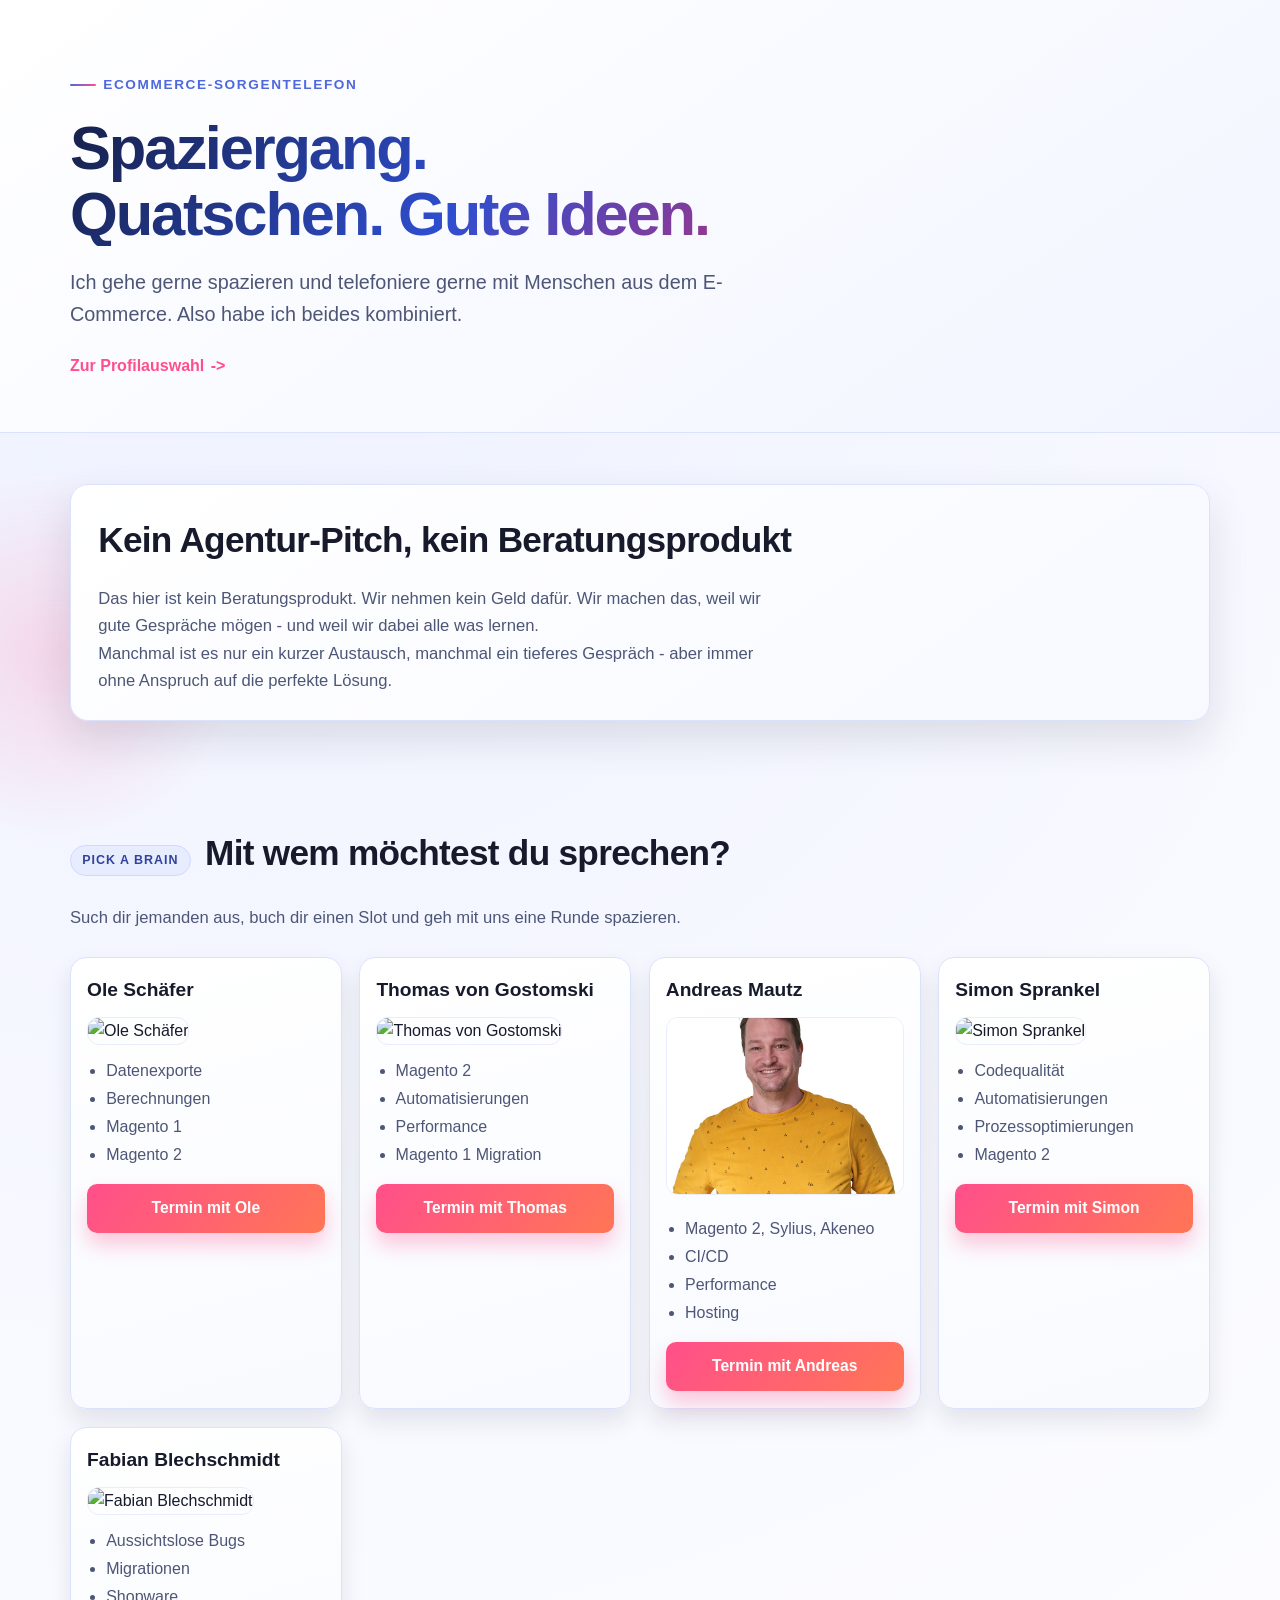
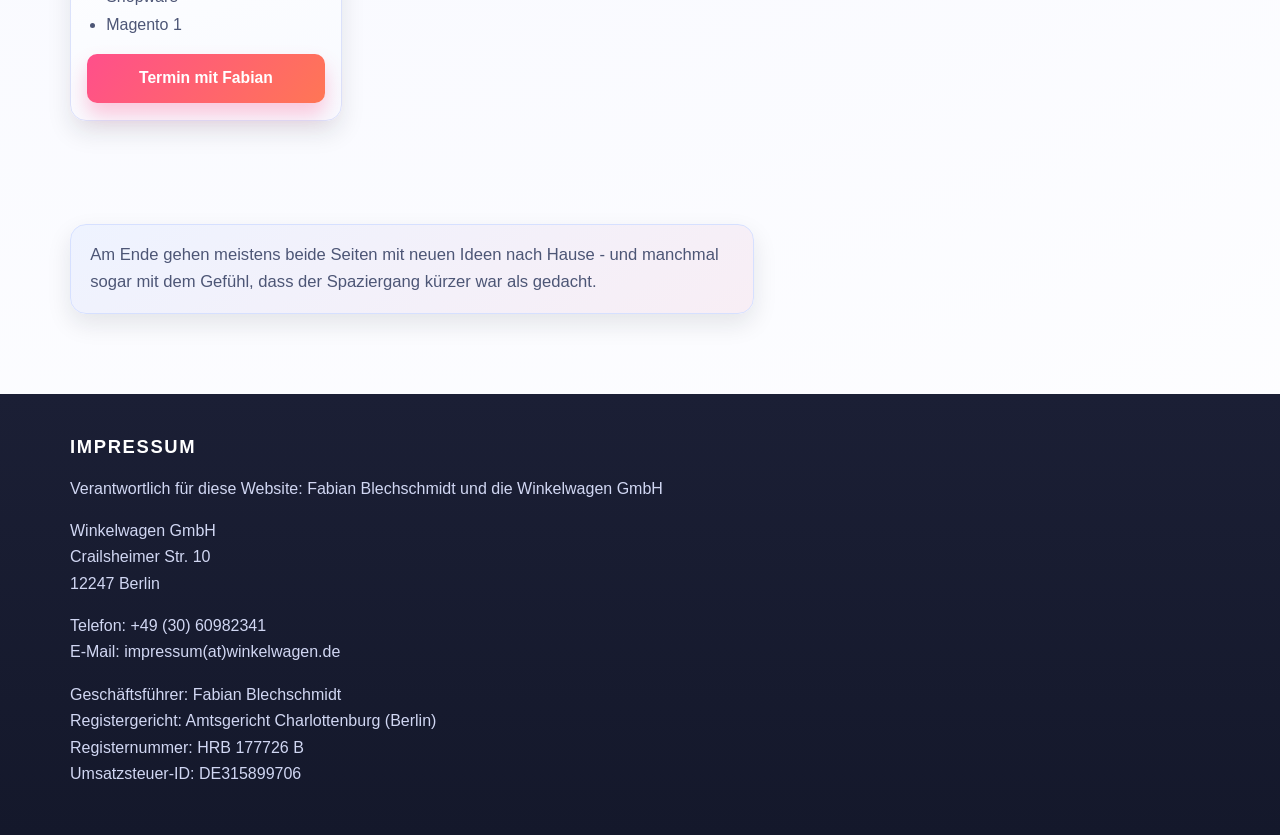
==== index.html @ 251fc473 "Replace Jekyll template with custom static one-pager. Rebuild the site as a single plain HTML page w" ====
<!doctype html>
<html lang="de">
<head>
  <meta charset="utf-8">
  <meta name="viewport" content="width=device-width, initial-scale=1">
  <title>Ecommerce-Sorgentelefon</title>
  <meta name="description" content="Austausch zu Ecommerce-Themen: Probleme sortieren, Fragen stellen, Perspektiven teilen und gemeinsam lernen.">
  <link rel="icon" type="image/png" href="images/favicon-32x32.png">
  <link rel="stylesheet" href="assets/css/site.css">
</head>
<body>
  <div class="bg-orb orb-a" aria-hidden="true"></div>
  <div class="bg-orb orb-b" aria-hidden="true"></div>

  <header class="hero">
    <div class="container">
      <p class="kicker">Ecommerce-Sorgentelefon</p>
      <h1>Spaziergang. Quatschen. Gute Ideen.</h1>
      <p class="lead">
        Ich gehe gerne spazieren und telefoniere gerne mit Menschen aus dem E-Commerce. Also habe ich beides kombiniert.
      </p>
      <a class="hero-link" href="#profile">Zur Profilauswahl</a>
    </div>
  </header>

  <main>
    <section class="section">
      <div class="container">
        <article class="statement">
          <h2>Kein Agentur-Pitch, kein Beratungsprodukt</h2>
          <p>
            Das hier ist kein Beratungsprodukt. Wir nehmen kein Geld dafür. Wir machen das,
            weil wir gute Gespräche mögen - und weil wir dabei alle was lernen.
          </p>
          <p>
            Manchmal ist es nur ein kurzer Austausch, manchmal ein tieferes Gespräch -
            aber immer ohne Anspruch auf die perfekte Lösung.
          </p>
        </article>
      </div>
    </section>

    <section class="section section-muted">
      <div class="container">
        <div id="profile" class="section-head">
          <span class="pill">Pick a brain</span>
          <h2>Mit wem möchtest du sprechen?</h2>
        </div>
        <p class="intro">
          Such dir jemanden aus, buch dir einen Slot und geh mit uns eine Runde spazieren.
        </p>
        <div id="people-grid" class="people-grid">
          <article class="card">
            <h3>Fabian Blechschmidt</h3>
            <img src="images/call/Fabian.jpeg" alt="Fabian Blechschmidt">
            <ul>
              <li>Aussichtslose Bugs</li>
              <li>Migrationen</li>
              <li>Shopware</li>
              <li>Magento 1</li>
            </ul>
            <a class="button" href="https://tidycal.com/schrank" target="_blank" rel="noopener noreferrer">Termin mit Fabian</a>
          </article>

          <article class="card">
            <h3>Ole Schäfer</h3>
            <img src="images/call/Ole.jpg" alt="Ole Schäfer">
            <ul>
              <li>Datenexporte</li>
              <li>Berechnungen</li>
              <li>Magento 1</li>
              <li>Magento 2</li>
            </ul>
            <a class="button" href="https://cal.com/ole-schaefer/30min" target="_blank" rel="noopener noreferrer">Termin mit Ole</a>
          </article>

          <article class="card">
            <h3>Simon Sprankel</h3>
            <img src="images/call/Simon.jpg" alt="Simon Sprankel">
            <ul>
              <li>Codequalität</li>
              <li>Automatisierungen</li>
              <li>Prozessoptimierungen</li>
              <li>Magento 2</li>
            </ul>
            <a class="button" href="https://cal.com/simonsprankel/" target="_blank" rel="noopener noreferrer">Termin mit Simon</a>
          </article>

          <article class="card">
            <h3>Thomas von Gostomski</h3>
            <img src="images/call/Thomas.jpeg" alt="Thomas von Gostomski">
            <ul>
              <li>Magento 2</li>
              <li>Automatisierungen</li>
              <li>Performance</li>
              <li>Magento 1 Migration</li>
            </ul>
            <a class="button" href="https://calendly.com/thomas-von-gostomski/telefonat-60-minuten" target="_blank" rel="noopener noreferrer">Termin mit Thomas</a>
          </article>

          <article class="card">
            <h3>Andreas Mautz</h3>
            <img src="images/call/Andreas.jpg" alt="Andreas Mautz">
            <ul>
              <li>Magento 2, Sylius, Akeneo</li>
              <li>CI/CD</li>
              <li>Performance</li>
              <li>Hosting</li>
            </ul>
            <a class="button" href="https://app.simplymeet.me/amautz/sorgentelefon" target="_blank" rel="noopener noreferrer">Termin mit Andreas</a>
          </article>
        </div>
      </div>
    </section>

    <section class="section closing">
      <div class="container">
        <p class="closing-note">
          Am Ende gehen meistens beide Seiten mit neuen Ideen nach Hause -
          und manchmal sogar mit dem Gefühl, dass der Spaziergang kürzer war als gedacht.
        </p>
      </div>
    </section>
  </main>

  <footer class="footer">
    <div class="container">
      <h2>Impressum</h2>
      <p>Verantwortlich für diese Website: Fabian Blechschmidt und die Winkelwagen GmbH</p>
      <p>
        Winkelwagen GmbH<br>
        Crailsheimer Str. 10<br>
        12247 Berlin
      </p>
      <p>
        Telefon: +49 (30) 60982341<br>
        E-Mail: impressum(at)winkelwagen.de
      </p>
      <p>
        Geschäftsführer: Fabian Blechschmidt<br>
        Registergericht: Amtsgericht Charlottenburg (Berlin)<br>
        Registernummer: HRB 177726 B<br>
        Umsatzsteuer-ID: DE315899706
      </p>
    </div>
  </footer>

  <script>
    (() => {
      const grid = document.getElementById("people-grid");
      if (!grid) return;

      const cards = Array.from(grid.children);

      for (let i = cards.length - 1; i > 0; i--) {
        const j = Math.floor(Math.random() * (i + 1));
        [cards[i], cards[j]] = [cards[j], cards[i]];
      }

      cards.forEach((card) => grid.appendChild(card));
    })();
  </script>
</body>
</html>
---- assets/css/site.css ----
:root {
  --bg: #f4f6ff;
  --surface: #ffffff;
  --text: #171a2b;
  --muted: #4d5676;
  --primary: #ff4f8b;
  --primary-dark: #eb2b70;
  --accent: #4e68dd;
  --accent-soft: #e8ecff;
  --border: #dbe2fb;
  --shadow: 0 18px 42px rgba(23, 26, 43, 0.12);
}

* {
  box-sizing: border-box;
}

body {
  margin: 0;
  font-family: "Inter", "Segoe UI", Helvetica, Arial, sans-serif;
  color: var(--text);
  background: radial-gradient(circle at 20% 10%, #eef2ff 0%, #f8f9ff 45%, #ffffff 100%);
  line-height: 1.65;
  position: relative;
  overflow-x: hidden;
}

.container {
  width: min(1140px, 92%);
  margin: 0 auto;
}

.bg-orb {
  position: fixed;
  border-radius: 50%;
  filter: blur(4px);
  z-index: -1;
}

.orb-a {
  width: 420px;
  height: 420px;
  top: -160px;
  right: -110px;
  background: radial-gradient(circle, rgba(111, 139, 255, 0.2) 0%, rgba(111, 139, 255, 0) 72%);
}

.orb-b {
  width: 370px;
  height: 370px;
  left: -130px;
  bottom: 60px;
  background: radial-gradient(circle, rgba(255, 79, 139, 0.18) 0%, rgba(255, 79, 139, 0) 72%);
}

.hero {
  background: linear-gradient(145deg, #ffffff 0%, #f2f5ff 100%);
  color: var(--text);
  padding: 4.25rem 0 3.25rem;
  border-bottom: 1px solid var(--border);
  position: relative;
}

.hero h1 {
  margin: 0 0 1.25rem;
  font-size: clamp(2.2rem, 4.8vw, 4.2rem);
  line-height: 1.06;
  max-width: 24ch;
  letter-spacing: -0.035em;
  background: linear-gradient(130deg, #162047 0%, #2f4ecf 50%, #d12b69 100%);
  -webkit-background-clip: text;
  -webkit-text-fill-color: transparent;
  text-wrap: balance;
}

.kicker {
  margin: 0 0 1.2rem;
  display: inline-flex;
  align-items: center;
  gap: 0.45rem;
  font-size: 0.85rem;
  text-transform: uppercase;
  letter-spacing: 0.12em;
  color: var(--accent);
  font-weight: 700;
}

.kicker::before {
  content: "";
  width: 26px;
  height: 2px;
  border-radius: 6px;
  background: linear-gradient(90deg, var(--accent), var(--primary));
}

.lead {
  max-width: 60ch;
  margin: 0;
  font-size: 1.24rem;
  color: var(--muted);
}

.hero-link {
  margin-top: 1.4rem;
  display: inline-flex;
  align-items: center;
  gap: 0.4rem;
  text-decoration: none;
  color: var(--primary);
  font-weight: 700;
}

.hero-link::after {
  content: "->";
  transition: transform 0.2s ease;
}

.hero-link:hover::after {
  transform: translateX(4px);
}

.section {
  padding: 3.2rem 0;
}

.section h2 {
  margin: 0 0 1rem;
  font-size: clamp(1.6rem, 3vw, 2.2rem);
  letter-spacing: -0.02em;
  color: var(--text);
}

.section p {
  margin: 0;
  max-width: 74ch;
  color: var(--muted);
  font-size: 1.04rem;
}

.section-muted {
  background: transparent;
}

.statement {
  background: linear-gradient(145deg, #ffffff, #f7f9ff);
  border: 1px solid var(--border);
  border-radius: 18px;
  padding: 1.6rem 1.7rem;
  box-shadow: var(--shadow);
}

.section-head {
  display: flex;
  align-items: center;
  gap: 0.9rem;
  margin-bottom: 0.4rem;
}

.pill {
  display: inline-block;
  background: var(--accent-soft);
  color: #30449c;
  border: 1px solid #ced8ff;
  border-radius: 999px;
  padding: 0.28rem 0.7rem;
  font-size: 0.78rem;
  font-weight: 700;
  text-transform: uppercase;
  letter-spacing: 0.08em;
}

.intro {
  color: var(--muted);
  margin-bottom: 1.6rem !important;
  font-size: 1.08rem;
}

.people-grid {
  display: grid;
  grid-template-columns: repeat(auto-fit, minmax(260px, 1fr));
  gap: 1.1rem;
}

.card {
  background: linear-gradient(165deg, #ffffff 0%, #f8faff 100%);
  border: 1px solid var(--border);
  border-radius: 16px;
  padding: 1rem 1rem 1.1rem;
  box-shadow: 0 12px 24px rgba(23, 26, 43, 0.1);
  transition: transform 0.2s ease, box-shadow 0.2s ease, border-color 0.2s ease;
}

.card:hover {
  transform: translateY(-4px);
  box-shadow: 0 20px 34px rgba(23, 26, 43, 0.16);
  border-color: #cbd5f6;
}

.card h3 {
  margin: 0 0 0.7rem;
  font-size: 1.2rem;
  color: var(--text);
}

.card img {
  width: 100%;
  aspect-ratio: 4 / 3;
  object-fit: cover;
  border-radius: 12px;
  margin-bottom: 0.85rem;
  border: 1px solid #e9edfc;
}

.card ul {
  margin: 0 0 1rem;
  padding-left: 1.2rem;
  color: var(--muted);
  min-height: 104px;
  line-height: 1.55;
  font-size: 1rem;
}

.card li + li {
  margin-top: 0.2rem;
}

.button {
  display: inline-flex;
  align-items: center;
  justify-content: center;
  width: 100%;
  text-decoration: none;
  color: #fff;
  background: linear-gradient(130deg, #ff4f8b, #ff7655);
  border-radius: 10px;
  padding: 0.72rem 0.9rem;
  font-weight: 700;
  font-size: 0.98rem;
  box-shadow: 0 12px 20px rgba(255, 79, 139, 0.3);
}

.button:hover {
  background: linear-gradient(130deg, var(--primary-dark), #f75d4b);
}

.button:focus-visible,
.hero-link:focus-visible {
  outline: 3px solid rgba(78, 104, 221, 0.35);
  outline-offset: 3px;
  border-radius: 10px;
}

.closing-note {
  margin: 0;
  font-size: 1.24rem;
  line-height: 1.6;
  color: #243055;
  background: linear-gradient(150deg, #eef3ff, #f8eef5);
  border: 1px solid #d6e0ff;
  border-radius: 16px;
  padding: 1.1rem 1.2rem;
  box-shadow: 0 10px 24px rgba(23, 26, 43, 0.1);
}

.footer {
  background: linear-gradient(180deg, #1b1f35, #14182b);
  color: #fff;
  padding: 2.4rem 0 2rem;
  margin-top: 1.8rem;
}

.footer h2 {
  margin: 0 0 0.8rem;
  font-size: 1.15rem;
  text-transform: uppercase;
  letter-spacing: 0.09em;
  color: #ffffff;
}

.footer p {
  margin: 0 0 1rem;
  color: #d1d7f3;
  max-width: 70ch;
}

@media (max-width: 760px) {
  .hero {
    padding: 3rem 0 2.4rem;
  }

  .hero h1 {
    font-size: clamp(1.9rem, 8.8vw, 2.7rem);
    line-height: 1.12;
    letter-spacing: -0.02em;
    max-width: 100%;
  }

  .lead {
    font-size: 1.08rem;
  }

  .section {
    padding: 2.4rem 0;
  }

  .section p {
    font-size: 1rem;
  }

  .section-head {
    flex-direction: column;
    align-items: flex-start;
    gap: 0.45rem;
  }
}
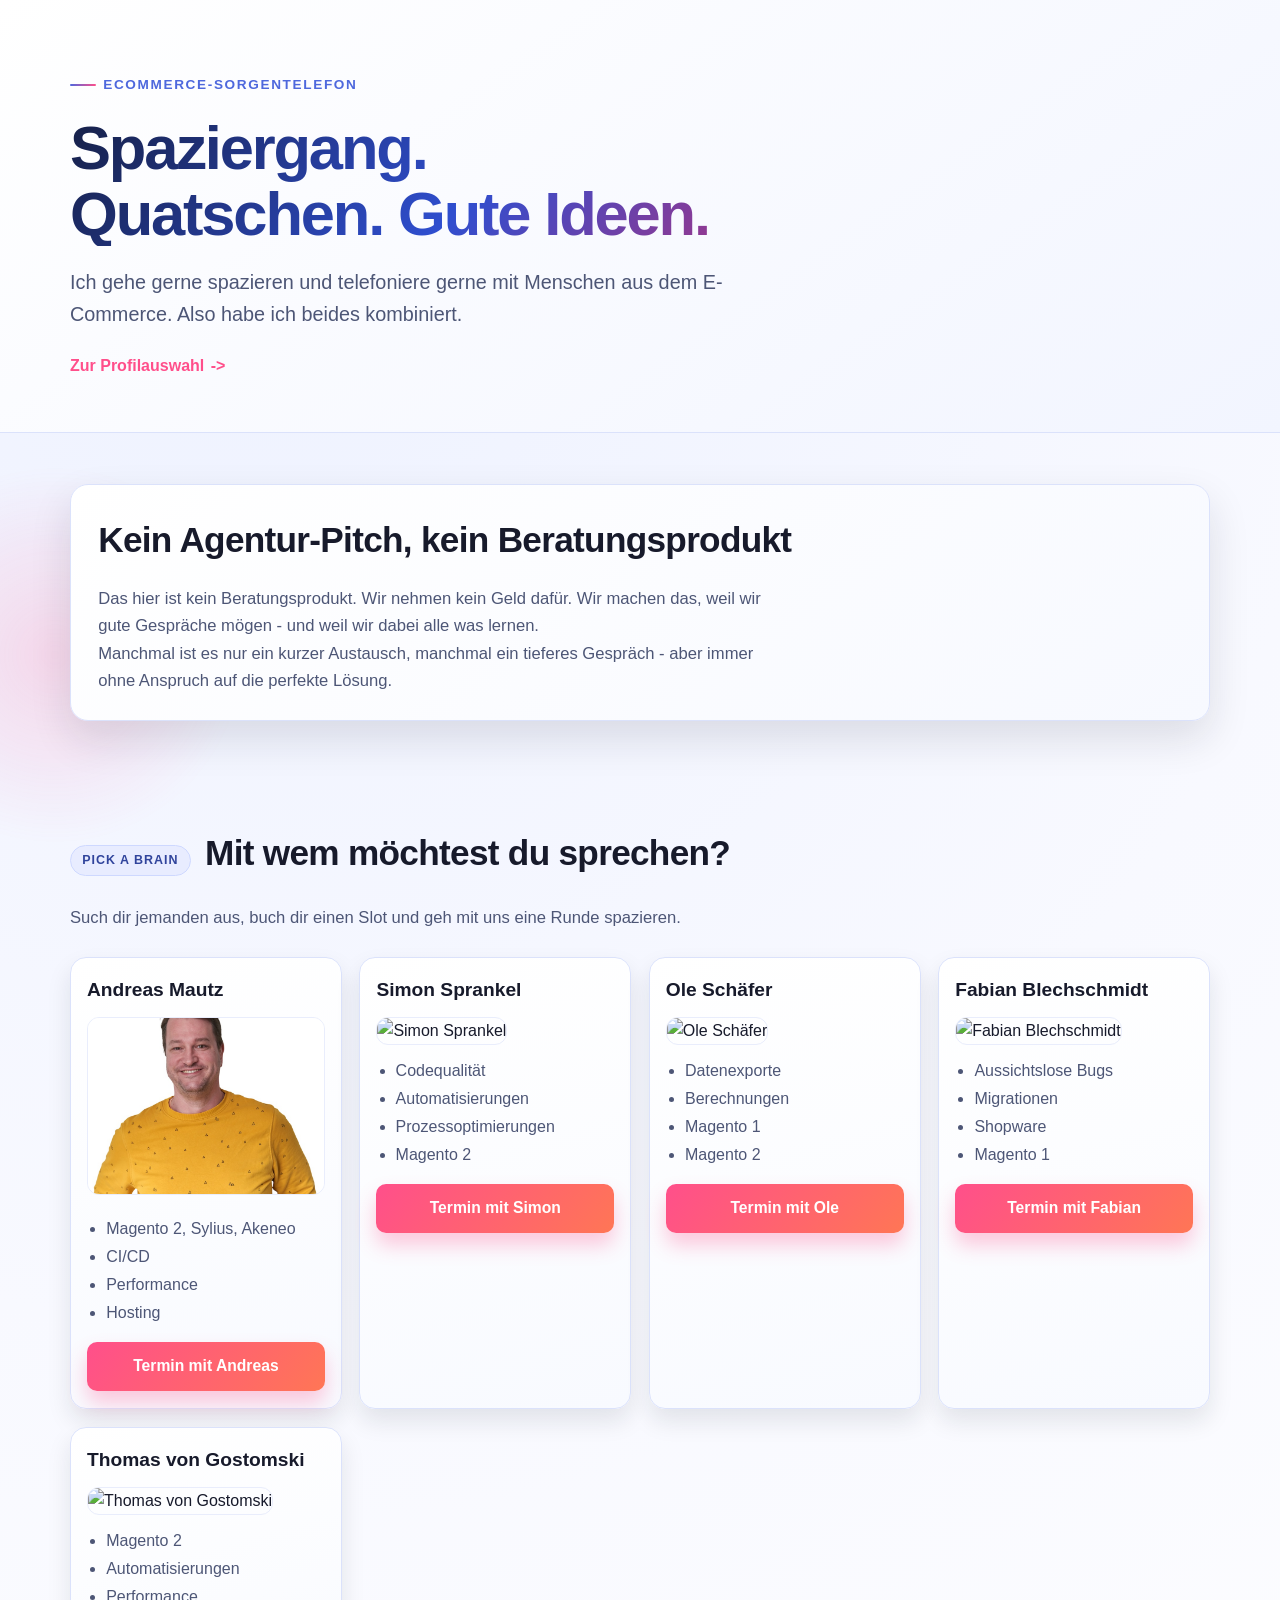
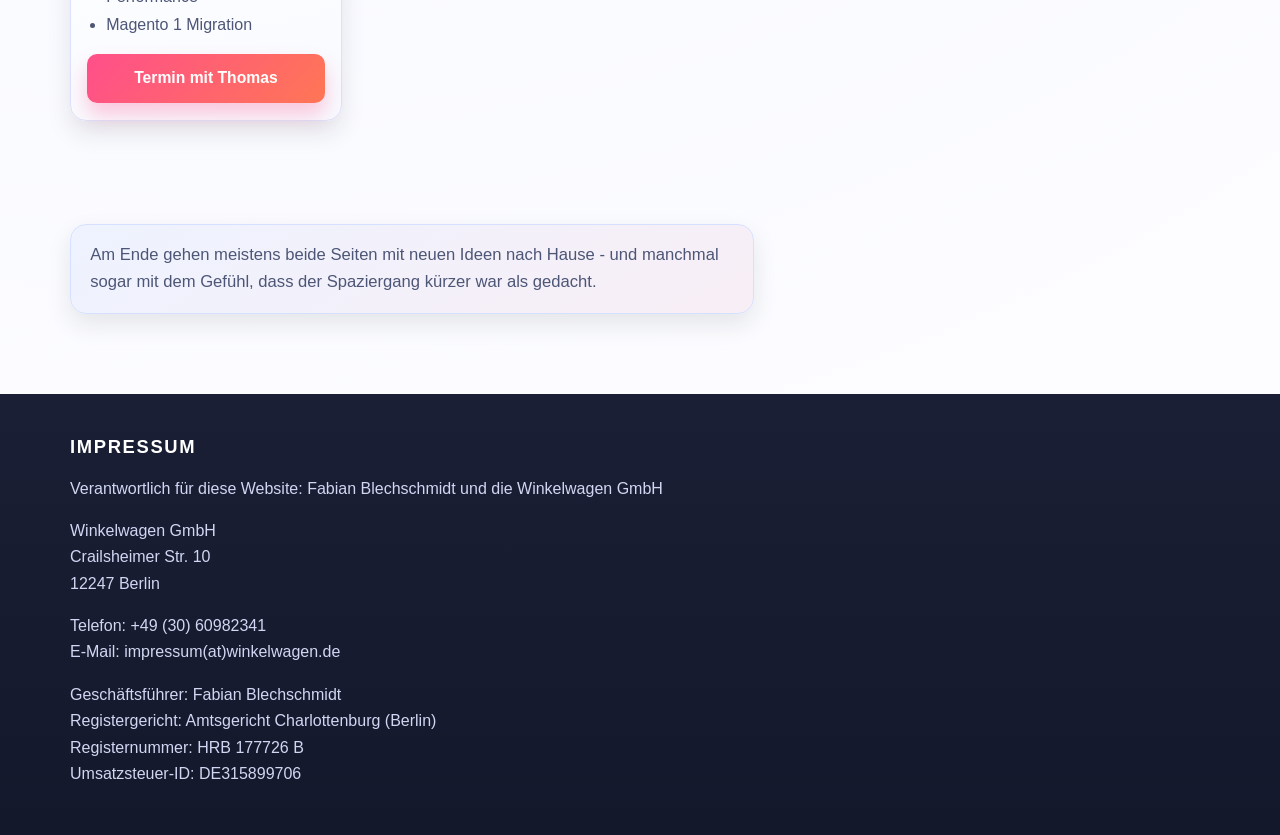
==== commit a81c38cd: "Update Fabian booking link to 60-minute slot. Point the homepage CTA to the new TidyCal event URL so" ====
--- a/index.html
+++ b/index.html
@@ -59,7 +59,7 @@
               <li>Shopware</li>
               <li>Magento 1</li>
             </ul>
-            <a class="button" href="https://tidycal.com/schrank" target="_blank" rel="noopener noreferrer">Termin mit Fabian</a>
+            <a class="button" href="https://tidycal.com/schrank/phone-60m" target="_blank" rel="noopener noreferrer">Termin mit Fabian</a>
           </article>
 
           <article class="card">
